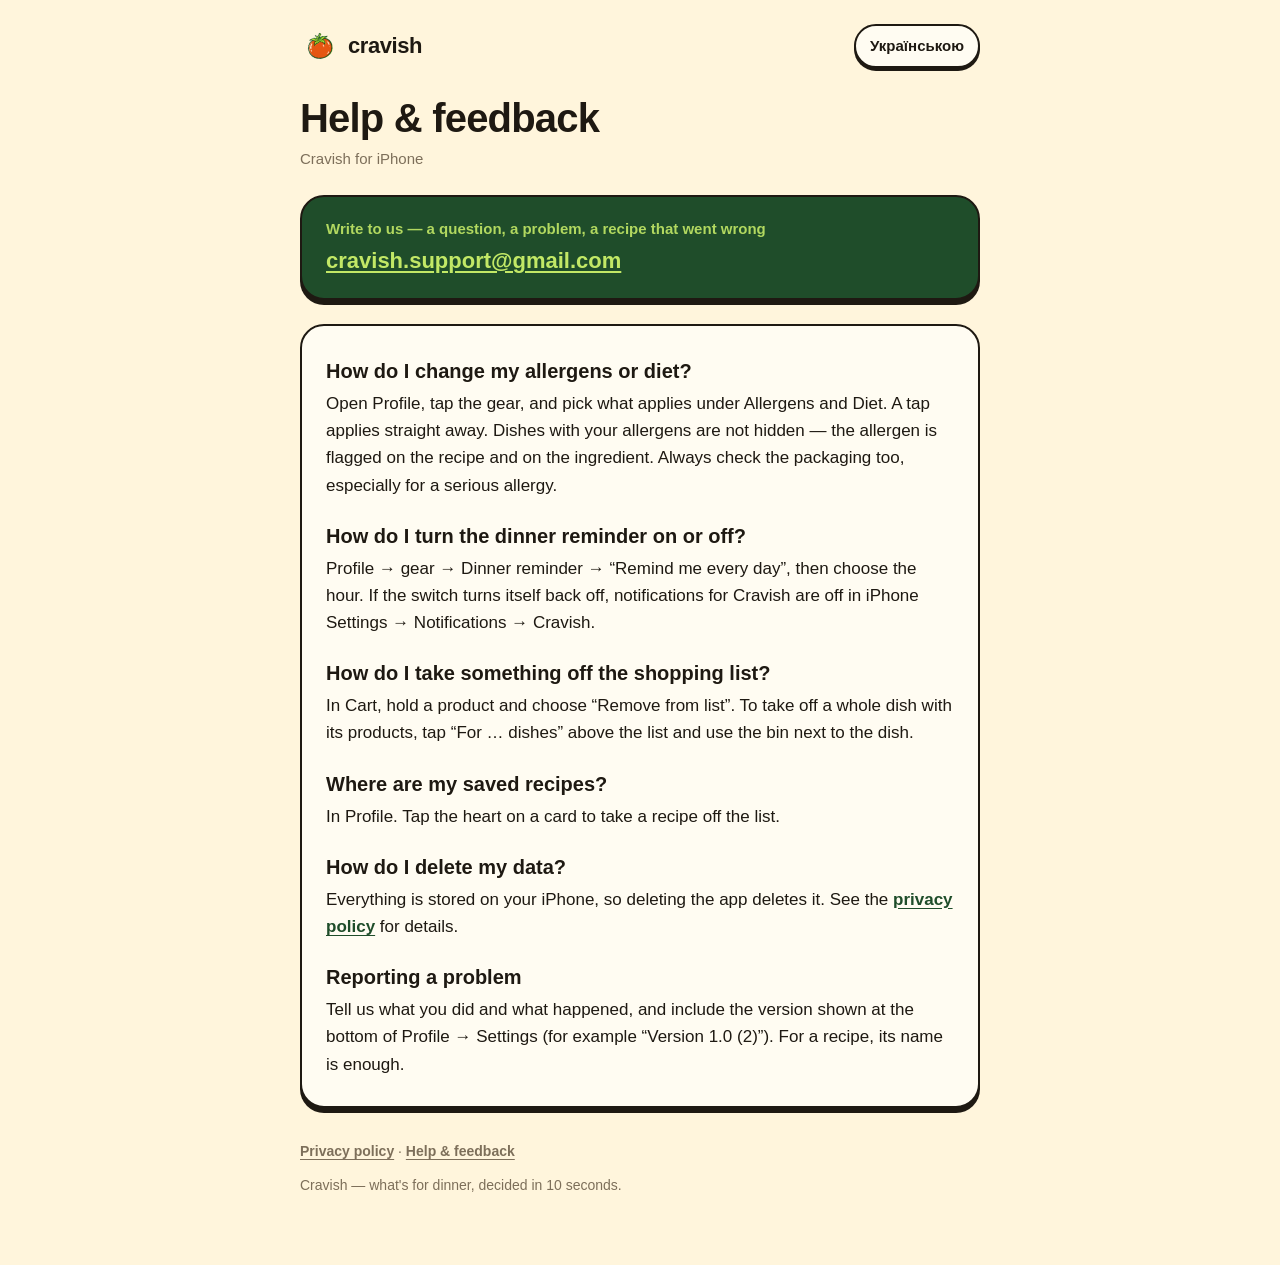
==== support.html @ 6daa7ce8 "Add the privacy policy and support pages for Cravish English pages with Ukrainian versions, for GitH" ====
<!doctype html>
<html lang="en">
<head>
<meta charset="utf-8">
<meta name="viewport" content="width=device-width, initial-scale=1">
<title>Help & feedback — Cravish</title>
<link rel="icon" href="assets/icon.png">
<link rel="apple-touch-icon" href="assets/icon.png">
<link rel="stylesheet" href="style.css">
</head>
<body>
<div class="page">
<header class="top">
<a class="brand" href="./" aria-label="Cravish home"><img src="assets/tomato.png" alt="">cravish</a>
<a class="lang" href="uk/support" lang="uk">Українською</a>
</header>
<main>
<h1>Help &amp; feedback</h1>
<p class="updated">Cravish for iPhone</p>
<div class="contact">
<p class="label">Write to us — a question, a problem, a recipe that went wrong</p>
<p><a href="mailto:cravish.support@gmail.com">cravish.support@gmail.com</a></p>
</div>
<div class="card">
<h2>How do I change my allergens or diet?</h2>
<p>Open Profile, tap the gear, and pick what applies under Allergens and Diet. A tap applies straight away. Dishes with your allergens are not hidden — the allergen is flagged on the recipe and on the ingredient. Always check the packaging too, especially for a serious allergy.</p>

<h2>How do I turn the dinner reminder on or off?</h2>
<p>Profile → gear → Dinner reminder → “Remind me every day”, then choose the hour. If the switch turns itself back off, notifications for Cravish are off in iPhone Settings → Notifications → Cravish.</p>

<h2>How do I take something off the shopping list?</h2>
<p>In Cart, hold a product and choose “Remove from list”. To take off a whole dish with its products, tap “For … dishes” above the list and use the bin next to the dish.</p>

<h2>Where are my saved recipes?</h2>
<p>In Profile. Tap the heart on a card to take a recipe off the list.</p>

<h2>How do I delete my data?</h2>
<p>Everything is stored on your iPhone, so deleting the app deletes it. See the <a href="privacy">privacy policy</a> for details.</p>

<h2>Reporting a problem</h2>
<p>Tell us what you did and what happened, and include the version shown at the bottom of Profile → Settings (for example “Version 1.0 (2)”). For a recipe, its name is enough.</p>
</div>
</main>
<footer>
<p><a href="privacy">Privacy policy</a> · <a href="support">Help &amp; feedback</a></p>
<p>Cravish — what's for dinner, decided in 10 seconds.</p>
</footer>
</div>
</body>
</html>
---- style.css ----
/* Cravish public pages — the app's paper, ink and sticker cards. No external fonts or scripts. */
:root {
  --paper: #FFF5DC;
  --card: #FFFCF2;
  --ink: #1E1912;
  --ink-soft: #4A4136;
  --muted: #7D6F5A;
  --forest: #1F4D2A;
  --lime: #C2E866;
  --tomato: #E5491D;
}

* { box-sizing: border-box; }

html { -webkit-text-size-adjust: 100%; }

body {
  margin: 0;
  background: var(--paper);
  color: var(--ink);
  font: 17px/1.6 -apple-system, BlinkMacSystemFont, "Segoe UI", Roboto, "Helvetica Neue", Arial, sans-serif;
}

.page {
  max-width: 720px;
  margin: 0 auto;
  padding: 24px 20px 56px;
}

header.top {
  display: flex;
  align-items: center;
  justify-content: space-between;
  gap: 12px;
  margin-bottom: 28px;
}

.brand {
  display: inline-flex;
  align-items: center;
  gap: 8px;
  color: var(--ink);
  text-decoration: none;
  font-weight: 800;
  font-size: 22px;
  letter-spacing: -0.02em;
}

.brand img { width: 40px; height: 40px; transform: rotate(-10deg); }

.lang {
  color: var(--ink);
  font-weight: 700;
  font-size: 15px;
  text-decoration: none;
  padding: 8px 14px;
  background: var(--card);
  border: 2px solid var(--ink);
  border-radius: 999px;
  box-shadow: 0 3px 0 var(--ink);
  white-space: nowrap;
}

h1 {
  font-size: clamp(30px, 7vw, 40px);
  line-height: 1.12;
  letter-spacing: -0.02em;
  font-weight: 800;
  margin: 0 0 6px;
}

.updated { color: var(--muted); font-size: 15px; margin: 0 0 24px; }

.card {
  background: var(--card);
  border: 2px solid var(--ink);
  border-radius: 24px;
  box-shadow: 0 5px 0 var(--ink);
  padding: 8px 24px 16px;
  margin-bottom: 24px;
}

h2 { font-size: 20px; line-height: 1.3; font-weight: 800; margin: 24px 0 6px; }

p { margin: 0 0 12px; }

ul { margin: 0 0 12px; padding-left: 22px; }

a { color: var(--forest); font-weight: 700; text-underline-offset: 3px; }

.contact {
  background: var(--forest);
  color: var(--lime);
  border: 2px solid var(--ink);
  border-radius: 24px;
  box-shadow: 0 5px 0 var(--ink);
  padding: 20px 24px;
  margin-bottom: 24px;
}

.contact p { margin: 0; }
.contact .label { font-weight: 700; font-size: 15px; opacity: 0.9; margin-bottom: 2px; }
.contact a { color: var(--lime); font-size: clamp(18px, 5vw, 22px); font-weight: 800; word-break: break-word; }

.links { list-style: none; padding: 0; margin: 0; display: grid; gap: 12px; }

.links a {
  display: block;
  color: var(--ink);
  text-decoration: none;
  font-weight: 800;
  font-size: 19px;
  background: var(--card);
  border: 2px solid var(--ink);
  border-radius: 20px;
  box-shadow: 0 4px 0 var(--ink);
  padding: 18px 22px;
}

.links a span { display: block; font-weight: 500; font-size: 15px; color: var(--muted); }

footer { color: var(--muted); font-size: 14px; margin-top: 32px; }
footer a { color: var(--muted); font-weight: 600; }
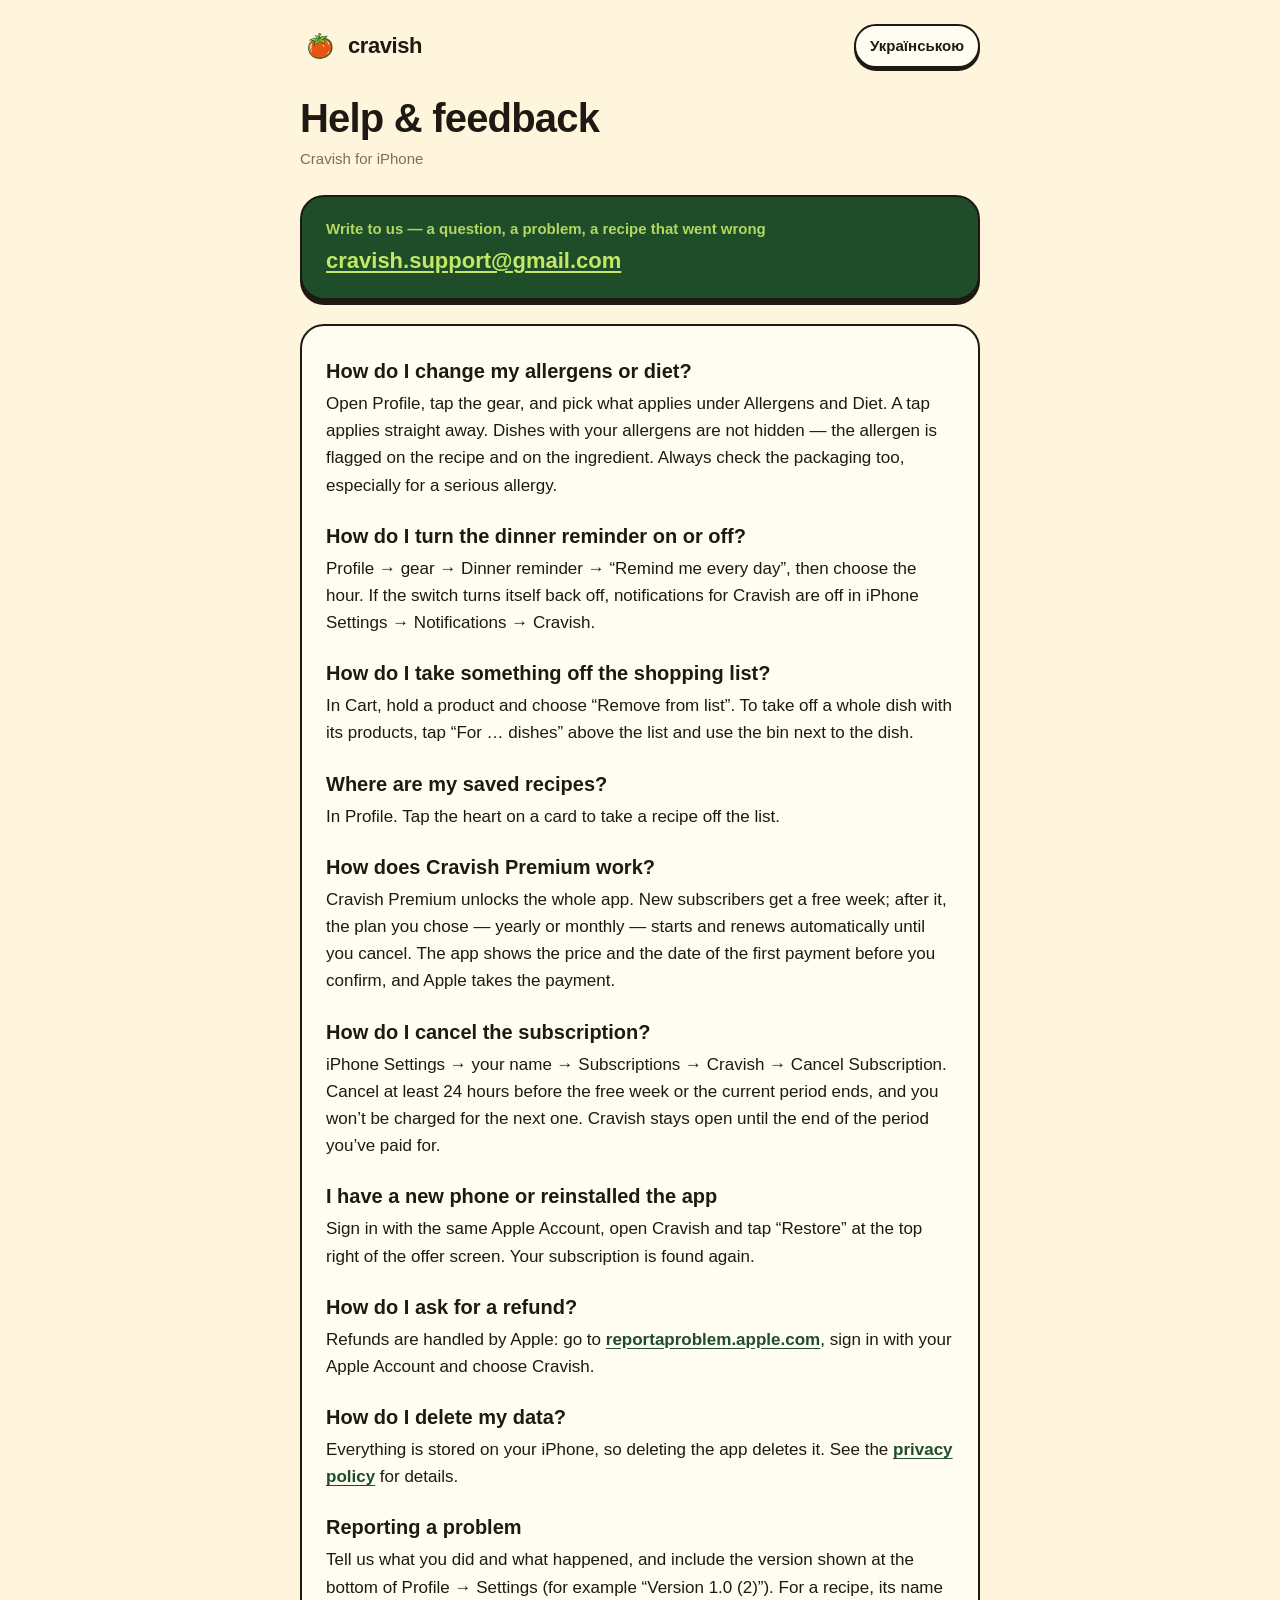
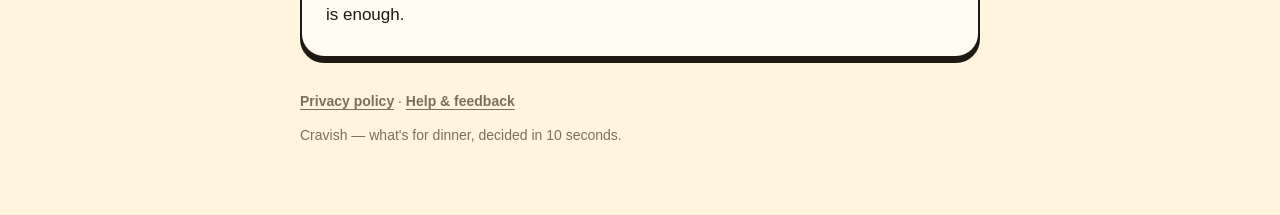
==== commit 561fe7e2: "Explain the subscription on the help page and drop the line about Ukraine Co-Authored-By: Claude Opu" ====
--- a/support.html
+++ b/support.html
@@ -34,6 +34,18 @@
 <h2>Where are my saved recipes?</h2>
 <p>In Profile. Tap the heart on a card to take a recipe off the list.</p>
 
+<h2>How does Cravish Premium work?</h2>
+<p>Cravish Premium unlocks the whole app. New subscribers get a free week; after it, the plan you chose — yearly or monthly — starts and renews automatically until you cancel. The app shows the price and the date of the first payment before you confirm, and Apple takes the payment.</p>
+
+<h2>How do I cancel the subscription?</h2>
+<p>iPhone Settings → your name → Subscriptions → Cravish → Cancel Subscription. Cancel at least 24 hours before the free week or the current period ends, and you won’t be charged for the next one. Cravish stays open until the end of the period you’ve paid for.</p>
+
+<h2>I have a new phone or reinstalled the app</h2>
+<p>Sign in with the same Apple Account, open Cravish and tap “Restore” at the top right of the offer screen. Your subscription is found again.</p>
+
+<h2>How do I ask for a refund?</h2>
+<p>Refunds are handled by Apple: go to <a href="https://reportaproblem.apple.com">reportaproblem.apple.com</a>, sign in with your Apple Account and choose Cravish.</p>
+
 <h2>How do I delete my data?</h2>
 <p>Everything is stored on your iPhone, so deleting the app deletes it. See the <a href="privacy">privacy policy</a> for details.</p>
 
